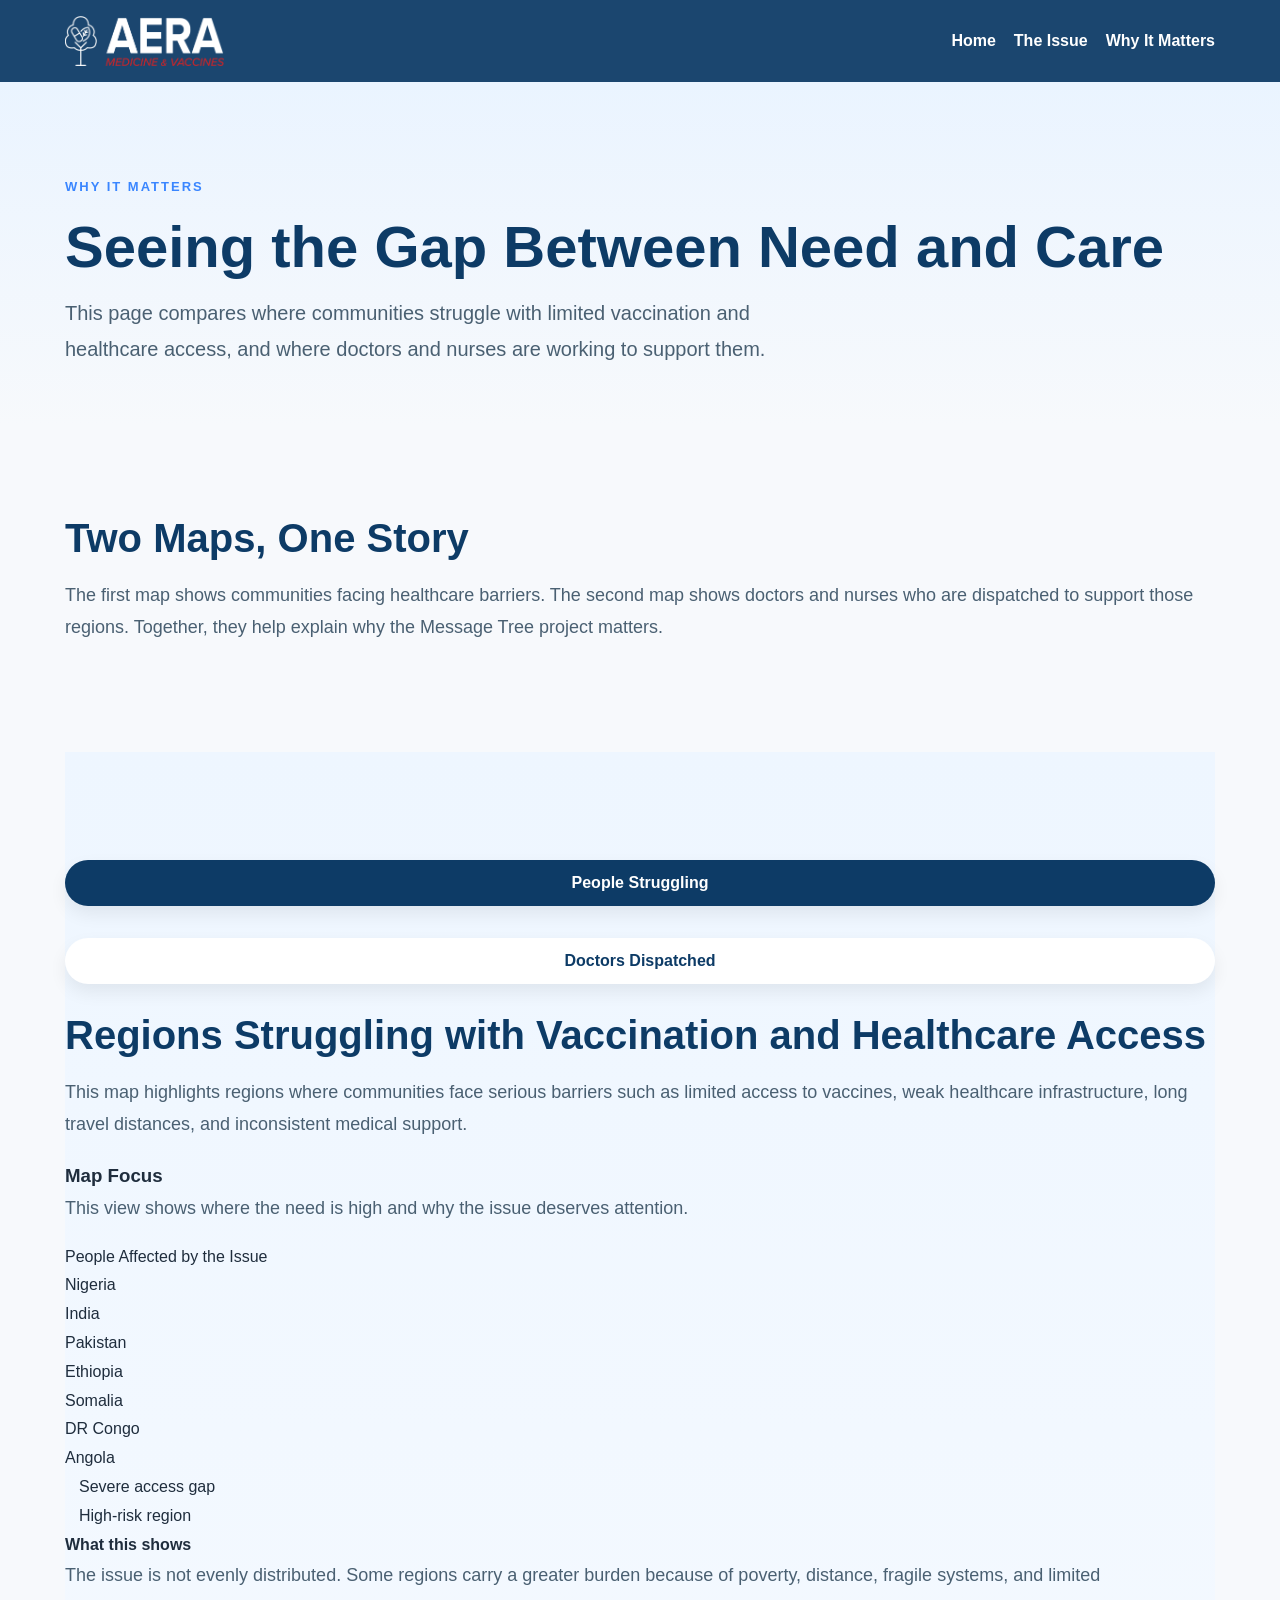
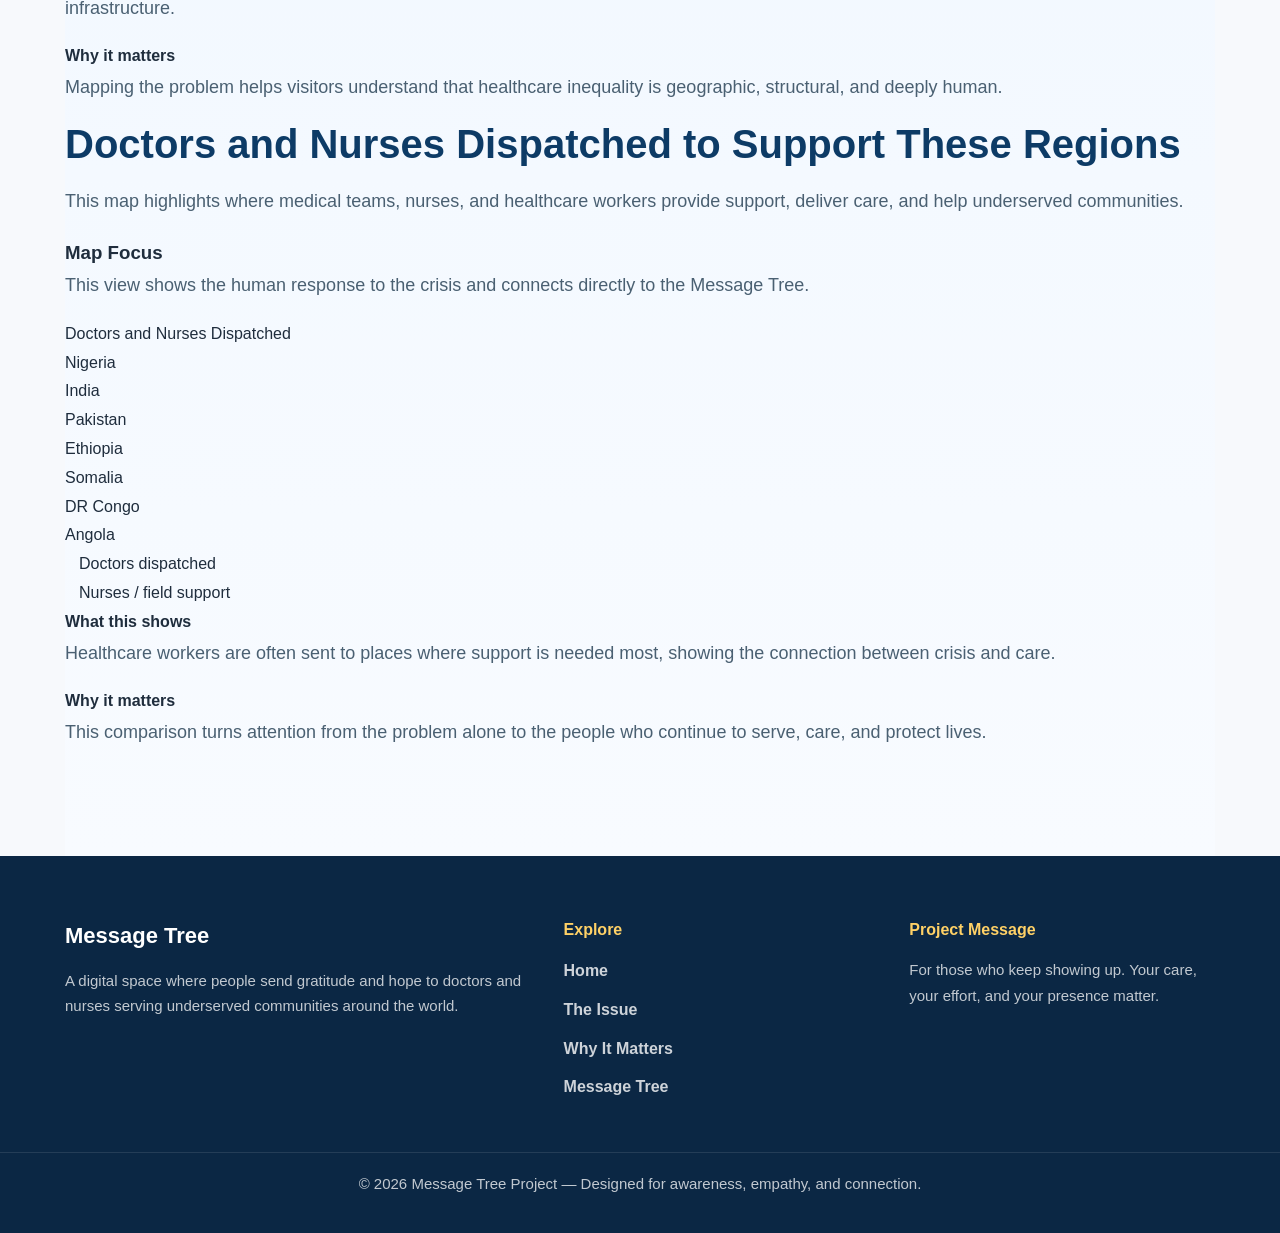
==== comparison-map1.html @ e879501f "Add files via upload" ====
<!DOCTYPE html>
<html lang="en">
<head>
  <meta charset="UTF-8" />
  <meta name="viewport" content="width=device-width, initial-scale=1.0" />
  <title>Message Tree | Why It Matters</title>
  <link rel="stylesheet" href="style.css" />
</head>
<body>

  <nav class="navbar">
    <div class="container nav-inner">
      <div class="logo">
        <img src="logo2.png" alt="logo" height="50" align="right">
      </div>

      <div class="nav-links">
        <a href="index.html">Home</a>
        <a href="issue.html">The Issue</a>
        <a href="why.html">Why It Matters</a>
      </div>
    </div>
  </nav>

  <header class="page-header why-hero">
    <div class="container">
      <div class="eyebrow">Why it matters</div>
      <h1>Seeing the Gap Between Need and Care</h1>
      <p class="page-subtitle">
        This page compares where communities struggle with limited vaccination and healthcare access,
        and where doctors and nurses are working to support them.
      </p>
    </div>
  </header>

  <main class="comparison-page">
    <div class="container">

      <section class="comparison-intro">
        <h2>Two Maps, One Story</h2>
        <p>
          The first map shows communities facing healthcare barriers. The second map shows
          doctors and nurses who are dispatched to support those regions. Together, they help
          explain why the Message Tree project matters.
        </p>
      </section>

      <section class="map-tabs-section">
        <div class="tabs">
          <button class="tab-button active" data-tab="tab1">People Struggling</button>
          <button class="tab-button" data-tab="tab2">Doctors Dispatched</button>
        </div>

        <div class="tab-panel active" id="tab1">
          <div class="panel-card">
            <div class="panel-head">
              <div>
                <h2>Regions Struggling with Vaccination and Healthcare Access</h2>
                <p>
                  This map highlights regions where communities face serious barriers such as limited access
                  to vaccines, weak healthcare infrastructure, long travel distances, and inconsistent medical support.
                </p>
              </div>

              <div class="summary-box">
                <h3>Map Focus</h3>
                <p>This view shows where the need is high and why the issue deserves attention.</p>
              </div>
            </div>

            <div class="visible-map-box">
              <div class="map-title-chip">People Affected by the Issue</div>

              <div class="marker severe nigeria"><span>Nigeria</span></div>
              <div class="marker severe india"><span>India</span></div>
              <div class="marker high pakistan"><span>Pakistan</span></div>
              <div class="marker high ethiopia"><span>Ethiopia</span></div>
              <div class="marker severe somalia"><span>Somalia</span></div>
              <div class="marker severe drc"><span>DR Congo</span></div>
              <div class="marker high angola"><span>Angola</span></div>

              <div class="map-legend">
                <div><span class="legend-dot severe-dot"></span>Severe access gap</div>
                <div><span class="legend-dot high-dot"></span>High-risk region</div>
              </div>
            </div>

            <div class="compare-footer">
              <div class="mini-card">
                <h4>What this shows</h4>
                <p>
                  The issue is not evenly distributed. Some regions carry a greater burden because of poverty,
                  distance, fragile systems, and limited infrastructure.
                </p>
              </div>

              <div class="mini-card">
                <h4>Why it matters</h4>
                <p>
                  Mapping the problem helps visitors understand that healthcare inequality is geographic,
                  structural, and deeply human.
                </p>
              </div>
            </div>
          </div>
        </div>

        <div class="tab-panel" id="tab2">
          <div class="panel-card">
            <div class="panel-head">
              <div>
                <h2>Doctors and Nurses Dispatched to Support These Regions</h2>
                <p>
                  This map highlights where medical teams, nurses, and healthcare workers provide support,
                  deliver care, and help underserved communities.
                </p>
              </div>

              <div class="summary-box">
                <h3>Map Focus</h3>
                <p>This view shows the human response to the crisis and connects directly to the Message Tree.</p>
              </div>
            </div>

            <div class="visible-map-box">
              <div class="map-title-chip">Doctors and Nurses Dispatched</div>

              <div class="marker doctor nigeria"><span>Nigeria</span></div>
              <div class="marker doctor india"><span>India</span></div>
              <div class="marker nurse pakistan"><span>Pakistan</span></div>
              <div class="marker nurse ethiopia"><span>Ethiopia</span></div>
              <div class="marker doctor somalia"><span>Somalia</span></div>
              <div class="marker doctor drc"><span>DR Congo</span></div>
              <div class="marker nurse angola"><span>Angola</span></div>

              <div class="map-legend">
                <div><span class="legend-dot doctor-dot"></span>Doctors dispatched</div>
                <div><span class="legend-dot nurse-dot"></span>Nurses / field support</div>
              </div>
            </div>

            <div class="compare-footer">
              <div class="mini-card">
                <h4>What this shows</h4>
                <p>
                  Healthcare workers are often sent to places where support is needed most,
                  showing the connection between crisis and care.
                </p>
              </div>

              <div class="mini-card">
                <h4>Why it matters</h4>
                <p>
                  This comparison turns attention from the problem alone to the people who continue
                  to serve, care, and protect lives.
                </p>
              </div>
            </div>
          </div>
        </div>
      </section>

    </div>
  </main>

  <footer class="footer">
    <div class="container footer-grid">
      <div class="footer-about">
        <h3>Message Tree</h3>
        <p>A digital space where people send gratitude and hope to doctors and nurses serving underserved communities around the world.</p>
      </div>

      <div class="footer-links">
        <h4>Explore</h4>
        <ul>
          <li><a href="index.html">Home</a></li>
          <li><a href="issue.html">The Issue</a></li>
          <li><a href="why.html">Why It Matters</a></li>
          <li><a href="#">Message Tree</a></li>
        </ul>
      </div>

      <div class="footer-message">
        <h4>Project Message</h4>
        <p>For those who keep showing up. Your care, your effort, and your presence matter.</p>
      </div>
    </div>

    <div class="footer-bottom">
      <p>© 2026 Message Tree Project — Designed for awareness, empathy, and connection.</p>
    </div>
  </footer>

  <script>
    const buttons = document.querySelectorAll(".tab-button");
    const panels = document.querySelectorAll(".tab-panel");

    buttons.forEach(button => {
      button.addEventListener("click", () => {
        const target = button.dataset.tab;
        buttons.forEach(btn => btn.classList.remove("active"));
        panels.forEach(panel => panel.classList.remove("active"));
        button.classList.add("active");
        document.getElementById(target).classList.add("active");
      });
    });
  </script>

</body>
</html>
---- style.css ----
* {
  box-sizing: border-box;
  margin: 0;
  padding: 0;
}

html {
  scroll-behavior: smooth;
}

body {
  font-family: Arial, sans-serif;
  background: #f7f9fc;
  color: #1f2d3d;
  line-height: 1.8;
}

a {
  color: white;
  text-decoration: none;
  font-weight: 600;
  transition: 0.3s ease;

}

.container {
  width: min(1150px, 92%);
  margin: 0 auto;
}

.narrow {
  width: min(860px, 92%);
  margin: 0 auto;
}

.center-text {
  text-align: center;
}

/* NAV */
.navbar {
  position: sticky;
  top: 0;
  z-index: 1000;
  background: rgba(13, 59, 102, 0.94);
  backdrop-filter: blur(8px);
  padding: 16px 0;
}

.nav-inner {
  display: flex;
  justify-content: space-between;
  align-items: center;
  gap: 20px;
}

.logo {
  color: white;
  height: 50px;
  width: auto;
  font-size: 22px;
  font-weight: bold;
}

.nav-links {
  display: flex;
  align-items: center;
  gap: 18px;
}

.nav-links a {
  color: white;
  text-decoration: none;
  font-weight: 600;
  transition: 0.3s ease;
}

/* normal menu hover */
.nav-links a:hover {
  opacity: 0.8;
}

/* POPPED OUT MENU */
.menubold {
  background: linear-gradient(135deg, #f4a261, #e76f51);
  padding: 12px 22px;
  border-radius: 999px;
  color: white !important;
  font-weight: bold;
  letter-spacing: 1px;
  box-shadow: 0 12px 24px rgba(231,111,81,0.35);
  transform: translateY(-2px);
  transition: 0.3s ease;
}

/* hover effect */
.menubold:hover {
  transform: translateY(-5px) scale(1.04);
  box-shadow: 0 18px 34px rgba(231,111,81,0.45);
}

/* HERO */
.hero {
  position: relative;
  min-height: 100vh;
  background:
    linear-gradient(to bottom, rgba(13,59,102,0.58), rgba(13,59,102,0.84)),
    url("https://images.unsplash.com/photo-1501004318641-b39e6451bec6?auto=format&fit=crop&w=1600&q=80")
    center/cover no-repeat;
  display: flex;
  align-items: center;
  text-align: center;
  color: white;
}

.hero-overlay {
  position: absolute;
  inset: 0;
}

.hero-content {
  position: relative;
  z-index: 2;
  max-width: 820px;
  margin: 0 auto;
  padding: 40px 0;
}

.hero-tag,
.eyebrow {
  display: inline-block;
  margin-bottom: 18px;
  font-size: 13px;
  font-weight: bold;
  letter-spacing: 2px;
  text-transform: uppercase;
  color: #3a86ff;
}

.hero-tag {
  color: white;
  padding: 10px 18px;
  border-radius: 999px;
  background: rgba(255,255,255,0.14);
  border: 1px solid rgba(255,255,255,0.22);
}

.hero h1 {
  font-size: 72px;
  line-height: 1.02;
  margin-bottom: 22px;
}

.hero p {
  font-size: 22px;
  max-width: 760px;
  margin: 0 auto 28px;
  color: rgba(255,255,255,0.92);
}

.hero-buttons {
  display: flex;
  justify-content: center;
  flex-wrap: wrap;
  gap: 14px;
}

.hero-note {
  margin-top: 20px;
  font-size: 14px;
  color: rgba(255,255,255,0.8);
}

/* BUTTONS */
.btn {
  display: inline-block;
  padding: 15px 28px;
  border-radius: 999px;
  font-weight: bold;
  transition: 0.3s ease;
}

.btn-primary {
  background: #f4a261;
  color: white;
  box-shadow: 0 10px 24px rgba(244,162,97,0.28);
}

.btn-primary:hover {
  background: #e76f51;
  transform: translateY(-2px);
}

.btn-secondary {
  background: rgba(255,255,255,0.14);
  color: white;
  border: 1px solid rgba(255,255,255,0.22);
}

.btn-secondary:hover {
  background: rgba(255,255,255,0.2);
}

/* PAGE HEADER */
.page-header {
  padding: 90px 0 40px;
  background: linear-gradient(to bottom, #eaf4ff, #f7f9fc);
}

.page-header h1 {
  font-size: 58px;
  line-height: 1.08;
  color: #0d3b66;
  margin-bottom: 16px;
}

.page-subtitle {
  font-size: 20px;
  color: #4a6072;
  max-width: 780px;
}

/* SECTIONS */
section {
  padding: 90px 0;
}

h2 {
  font-size: 40px;
  color: #0d3b66;
  margin-bottom: 18px;
  line-height: 1.15;
}

p {
  font-size: 18px;
  color: #4a6072;
  margin-bottom: 18px;
}

.section-text {
  max-width: 1150px;
  margin-bottom: 28px;
  text-align: center;
}

.alt-bg {
  background: #eef6ff;
}

/* LAYOUTS */
.two-column {
  display: grid;
  grid-template-columns: 1.1fr 0.9fr;
  gap: 32px;
  align-items: start;
}

.issue-grid {
  align-items: center;
}

/* CARDS */
.info-card {
  background: white;
  border-radius: 24px;
  padding: 28px;
  box-shadow: 0 12px 28px rgba(0,0,0,0.07);
}

.info-card h3 {
  color: #0d3b66;
  font-size: 24px;
  margin-bottom: 12px;
}

.info-card ul {
  padding-left: 18px;
}

.info-card li {
  color: #4a6072;
  margin-bottom: 10px;
  font-size: 17px;
}

/* PREVIEW */
.preview-section {
  background: linear-gradient(to bottom, #eef6ff, #f8fbff);
  text-align: center;
}

.closing-section {
  background: linear-gradient(to bottom, #f8fbff, #eaf4ff);
}


/* MESSAGE HERO */

.message-hero {
  padding: 130px 20px 90px;
  text-align: center;
  background:
    linear-gradient(
      to bottom,
      rgba(13,59,102,0.65),
      rgba(238,246,255,0.96)
    ),
    url("https://images.unsplash.com/photo-1505751172876-fa1923c5c528?auto=format&fit=crop&w=1600&q=80")
    center/cover no-repeat;
}

.message-hero-content {
  max-width: 820px;
  margin: 0 auto;
}

.message-hero h1 {
  font-size: 72px;
  color: white;
  margin-bottom: 18px;
}

.message-hero p {
  font-size: 22px;
  color: rgba(255,255,255,0.92);
}

/* TREE LAYOUT */

.message-tree-layout {
  width: min(1200px, 92%);
  margin: 0 auto;
  padding: 80px 0;
  display: grid;
  grid-template-columns: 1.2fr 0.8fr;
  gap: 40px;
  align-items: center;
}

.tree-visual-area {
  position: relative;
  min-height: 700px;
  background: radial-gradient(circle at center, #ffffff, #eaf7ef);
  border-radius: 34px;
  overflow: hidden;
  box-shadow: 0 24px 60px rgba(0,0,0,0.1);
  display: flex;
  align-items: center;
  justify-content: center;
}

.message-tree-image {
  max-width: 76%;
  max-height: 580px;
  object-fit: contain;
  z-index: 2;
  animation: treeBreath 5s ease-in-out infinite;
}

.message-leaves-layer {
  position: absolute;
  inset: 0;
  z-index: 3;
}

.message-leaf {
  position: absolute;
  max-width: 160px;
  padding: 12px 16px;
  background: linear-gradient(135deg, #43aa8b, #2d8a57);
  color: white;
  border-radius: 50px 50px 50px 12px;
  font-size: 14px;
  line-height: 1.5;
  box-shadow: 0 12px 24px rgba(0,0,0,0.15);
  animation: leafFloat 4s ease-in-out infinite;
  transition: 0.3s ease;
}

.message-leaf:hover {
  transform: scale(1.1);
  background: linear-gradient(135deg, #f4a261, #e76f51);
  z-index: 10;
}

.message-leaf span {
  display: block;
}

/* LEAF POSITIONS */

.leaf-1 { top: 18%; left: 24%; }
.leaf-2 { top: 22%; right: 18%; }
.leaf-3 { top: 38%; left: 16%; }
.leaf-4 { top: 40%; right: 18%; }
.leaf-5 { top: 56%; left: 28%; }
.leaf-6 { top: 58%; right: 28%; }
.leaf-7 { top: 28%; left: 44%; }
.leaf-8 { top: 46%; left: 44%; }
.leaf-9 { top: 64%; left: 44%; }
.leaf-10 { top: 30%; right: 36%; }

/* MESSAGE PANEL */

.message-form-panel {
  background: white;
  padding: 40px;
  border-radius: 32px;
  box-shadow: 0 20px 50px rgba(0,0,0,0.1);
}

.message-form-panel h2 {
  font-size: 42px;
  color: #0d3b66;
  margin-bottom: 14px;
}

.message-form-panel p {
  color: #4a6072;
  line-height: 1.8;
  margin-bottom: 24px;
}

textarea {
  width: 100%;
  height: 150px;
  border: 1px solid #d7e3ef;
  border-radius: 20px;
  padding: 18px;
  font-size: 16px;
  resize: none;
  font-family: Arial, sans-serif;
}

textarea:focus {
  outline: none;
  border-color: #43aa8b;
  box-shadow: 0 0 0 4px rgba(67,170,139,0.14);
}

button {
  width: 100%;
  margin-top: 18px;
  border: none;
  padding: 16px;
  border-radius: 999px;
  background: linear-gradient(135deg, #f4a261, #e76f51);
  color: white;
  font-size: 16px;
  font-weight: bold;
  cursor: pointer;
}

button:hover {
  transform: translateY(-3px);
}

/* COUNTER */

.leaf-counter {
  margin-top: 22px;
  padding: 14px;
  border-radius: 14px;
  background: #eef6ff;
  color: #0d3b66;
  font-weight: bold;
  text-align: center;
}

/* ANIMATIONS */

@keyframes leafFloat {
  0% { transform: translateY(0); }
  50% { transform: translateY(-10px); }
  100% { transform: translateY(0); }
}

@keyframes treeBreath {
  0% { transform: scale(1); }
  50% { transform: scale(1.025); }
  100% { transform: scale(1); }
}

/* RESPONSIVE */

@media (max-width: 900px) {
  .message-tree-layout {
    grid-template-columns: 1fr;
  }

  .message-hero h1 {
    font-size: 52px;
  }

  .tree-visual-area {
    min-height: 520px;
  }

  .message-tree-image {
    max-width: 90%;
  }

  .message-leaf {
    max-width: 120px;
    font-size: 12px;
  }
}


/* RESPONSIVE */
@media (max-width: 900px) {
  .two-column {
    grid-template-columns: 1fr;
  }

  .hero h1,
  .page-header h1 {
    font-size: 42px;
  }

  .hero p,
  .page-subtitle,
  p {
    font-size: 17px;
  }

  h2 {
    font-size: 32px;
  }

  .nav-inner {
    flex-direction: column;
    align-items: flex-start;
  }
}

.footer {
  background: #0b2744;
  color: rgba(255,255,255,0.85);
  padding-top: 60px;
}

.footer-grid {
  display: grid;
  grid-template-columns: 1.5fr 1fr 1fr;
  gap: 40px;
  padding-bottom: 40px;
}

.footer h3 {
  font-size: 22px;
  margin-bottom: 12px;
  color: white;
}

.footer h4 {
  font-size: 16px;
  margin-bottom: 12px;
  color: #ffd166;
}

.footer p {
  font-size: 15px;
  line-height: 1.7;
  color: rgba(255,255,255,0.75);
}

.footer-links ul {
  list-style: none;
}

.footer-links li {
  margin-bottom: 10px;
}

.footer-links a {
  color: rgba(255,255,255,0.8);
  text-decoration: none;
  transition: 0.3s;
}

.footer-links a:hover {
  color: #ffd166;
}

.footer-bottom {
  border-top: 1px solid rgba(255,255,255,0.1);
  text-align: center;
  padding: 18px 0;
  font-size: 13px;
  color: rgba(255,255,255,0.6);
}

/* WHY PAGE */
.why-header {
  background: linear-gradient(to bottom, #eaf4ff, #f7f9fc);
}

.map-tabs-section {
  background: linear-gradient(to bottom, #eef6ff, #f8fbff);
  padding: 90px 0;
}

.tabs {
  display: flex;
  gap: 14px;
  flex-wrap: wrap;
  margin-bottom: 28px;
}

.tab-button {
  border: none;
  padding: 14px 24px;
  border-radius: 999px;
  background: white;
  color: #0d3b66;
  font-weight: bold;
  cursor: pointer;
  box-shadow: 0 8px 18px rgba(0,0,0,0.07);
  transition: 0.3s;
}

.tab-button:hover {
  transform: translateY(-2px);
}

.tab-button.active {
  background: #0d3b66;
  color: white;
}

.tab-content {
  display: none;
}

.tab-content.active {
  display: block;
}

.map-layout {
  display: grid;
  grid-template-columns: 1.3fr 0.7fr;
  gap: 28px;
  align-items: stretch;
}

.map-card {
  position: relative;
  background: white;
  border-radius: 28px;
  padding: 24px;
  box-shadow: 0 14px 34px rgba(0,0,0,0.08);
}

.map-label {
  position: absolute;
  top: 42px;
  left: 42px;
  z-index: 5;
  background: rgba(255,255,255,0.94);
  color: #0d3b66;
  font-size: 13px;
  font-weight: bold;
  padding: 10px 14px;
  border-radius: 999px;
  box-shadow: 0 8px 18px rgba(0,0,0,0.08);
}

.world-map {
  position: relative;
  height: 540px;
  border-radius: 22px;
  background:
    url("https://upload.wikimedia.org/wikipedia/commons/8/80/World_map_-_low_resolution.svg")
    center/92% no-repeat,
    linear-gradient(to bottom, #ffffff, #f8fbff);
  overflow: hidden;
  border: 1px solid #e8f0f8;
}

.map-marker {
  position: absolute;
  width: 18px;
  height: 18px;
  border-radius: 50%;
  border: 3px solid white;
  box-shadow: 0 0 0 12px rgba(0,0,0,0.06);
}

.map-marker.red {
  background: #e76f51;
}

.map-marker.orange {
  background: #f4a261;
}

.map-marker.blue {
  background: #3a86ff;
}

.map-marker.green {
  background: #43aa8b;
}

.nigeria { top: 50%; left: 46%; }
.india { top: 46%; left: 67%; }
.pakistan { top: 43%; left: 63%; }
.ethiopia { top: 53%; left: 54%; }
.somalia { top: 55%; left: 57%; }
.drc { top: 58%; left: 49%; }
.angola { top: 63%; left: 47%; }

.map-info-panel {
  background: white;
  border-radius: 28px;
  padding: 30px;
  box-shadow: 0 14px 34px rgba(0,0,0,0.08);
}

.map-info-panel h3 {
  color: #0d3b66;
  font-size: 28px;
  margin-bottom: 14px;
}

.map-info-panel h4 {
  color: #0d3b66;
  font-size: 20px;
  margin: 24px 0 10px;
}

.map-info-panel p {
  font-size: 16px;
  color: #4a6072;
  margin-bottom: 12px;
}

.legend-box {
  background: #f7fbff;
  border: 1px solid #e3edf8;
  border-radius: 18px;
  padding: 16px;
  display: grid;
  gap: 10px;
  margin-top: 18px;
}

.legend-box div {
  display: flex;
  align-items: center;
  gap: 10px;
  color: #4a6072;
  font-size: 14px;
  font-weight: bold;
}

.legend-dot {
  width: 14px;
  height: 14px;
  border-radius: 50%;
  display: inline-block;
}

.legend-dot.red {
  background: #e76f51;
}

.legend-dot.orange {
  background: #f4a261;
}

.legend-dot.blue {
  background: #3a86ff;
}

.legend-dot.green {
  background: #43aa8b;
}



@media (max-width: 900px) {
  .map-layout,
  .footer-grid {
    grid-template-columns: 1fr;
  }

  .world-map {
    height: 360px;
    background-size: 96%;
  }

  .map-label {
    top: 36px;
    left: 36px;
  }

  .map-marker {
    width: 14px;
    height: 14px;
    border-width: 2px;
  }

  .logo-img {
  height: 50px;
  display: block;
}

.comparison-page {
  padding: 70px 0 100px;
  background: #f7f9fc;
}

.why-hero {
  background: linear-gradient(to bottom, #eaf4ff, #f7f9fc);
}

.comparison-intro {
  max-width: 850px;
  margin-bottom: 45px;
}

.comparison-intro h2 {
  font-size: 42px;
  color: #0d3b66;
  margin-bottom: 14px;
}

.comparison-intro p {
  font-size: 18px;
  color: #4a6072;
}

.tabs {
  display: flex;
  flex-wrap: wrap;
  gap: 12px;
  margin-bottom: 28px;
}

.tab-button {
  border: none;
  padding: 14px 22px;
  border-radius: 999px;
  background: white;
  color: #0d3b66;
  font-weight: bold;
  cursor: pointer;
  box-shadow: 0 8px 18px rgba(0,0,0,0.07);
  transition: 0.25s ease;
}

.tab-button:hover {
  transform: translateY(-2px);
}

.tab-button.active {
  background: #0d3b66;
  color: white;
}

.tab-panel {
  display: none;
}

.tab-panel.active {
  display: block;
}

.panel-card {
  background: white;
  border-radius: 28px;
  box-shadow: 0 14px 34px rgba(0,0,0,0.08);
  padding: 28px;
}

.panel-head {
  display: grid;
  grid-template-columns: 1fr 280px;
  gap: 24px;
  margin-bottom: 24px;
  align-items: start;
}

.panel-head h2 {
  font-size: 34px;
  color: #0d3b66;
  margin-bottom: 10px;
}

.panel-head p {
  font-size: 17px;
  color: #4a6072;
}

.summary-box {
  background: #f7fbff;
  border: 1px solid #e3edf8;
  border-radius: 20px;
  padding: 18px;
}

.summary-box h3 {
  font-size: 16px;
  color: #0d3b66;
  margin-bottom: 8px;
}

.summary-box p {
  font-size: 15px;
  color: #4a6072;
  margin: 0;
}

/* COMPARISON PAGE */
.comparison-page {
  padding: 70px 0 100px;
  background: #f7f9fc;
}

.comparison-intro {
  max-width: 850px;
  margin-bottom: 45px;
}

.comparison-intro h2 {
  font-size: 42px;
  color: #0d3b66;
  margin-bottom: 14px;
}

.comparison-intro p {
  font-size: 18px;
  color: #4a6072;
}

.map-tabs-section {
  padding: 70px 0 100px;
  background: linear-gradient(to bottom, #eef6ff, #f8fbff);
}

.tabs {
  display: flex;
  flex-wrap: wrap;
  gap: 12px;
  margin-bottom: 28px;
}

.tab-button {
  border: none;
  padding: 14px 22px;
  border-radius: 999px;
  background: white;
  color: #0d3b66;
  font-weight: bold;
  cursor: pointer;
  box-shadow: 0 8px 18px rgba(0,0,0,0.07);
  transition: 0.25s ease;
}

.tab-button:hover {
  transform: translateY(-2px);
}

.tab-button.active {
  background: #0d3b66;
  color: white;
}

.tab-panel {
  display: none;
}

.tab-panel.active {
  display: block;
}

.panel-card {
  background: white;
  border-radius: 28px;
  box-shadow: 0 14px 34px rgba(0,0,0,0.08);
  padding: 28px;
}

.panel-head {
  display: grid;
  grid-template-columns: 1fr 280px;
  gap: 24px;
  margin-bottom: 24px;
  align-items: start;
}

.panel-head h2 {
  font-size: 34px;
  color: #0d3b66;
  margin-bottom: 10px;
}

.panel-head p {
  font-size: 17px;
  color: #4a6072;
}

.summary-box {
  background: #f7fbff;
  border: 1px solid #e3edf8;
  border-radius: 20px;
  padding: 18px;
}

.summary-box h3 {
  color: #0d3b66;
  font-size: 16px;
  margin-bottom: 8px;
}

.summary-box p {
  font-size: 15px;
  color: #4a6072;
  margin: 0;
}

.visible-map-box {
  position: relative;
  width: 100%;
  min-height: 610px;
  border-radius: 26px;
  overflow: hidden;
  background-color: #ffffff;
  background-image:
    linear-gradient(to bottom, rgba(255,255,255,0.35), rgba(248,251,255,0.85)),
    url("https://upload.wikimedia.org/wikipedia/commons/8/80/World_map_-_low_resolution.svg");
  background-size: 92%;
  background-repeat: no-repeat;
  background-position: center;
  border: 1px solid #e8f0f8;
  box-shadow: inset 0 0 0 1px rgba(255,255,255,0.6);
}

.map-title-chip {
  position: absolute;
  top: 22px;
  left: 22px;
  z-index: 10;
  background: rgba(255,255,255,0.96);
  color: #0d3b66;
  font-size: 13px;
  font-weight: bold;
  padding: 10px 15px;
  border-radius: 999px;
  box-shadow: 0 8px 18px rgba(0,0,0,0.08);
}

.marker {
  position: absolute;
  width: 22px;
  height: 22px;
  border-radius: 50%;
  border: 4px solid white;
  z-index: 8;
  transform: translate(-50%, -50%);
  box-shadow: 0 10px 22px rgba(0,0,0,0.16);
  cursor: pointer;
}

.marker::after {
  content: "";
  position: absolute;
  inset: -10px;
  border-radius: 50%;
  opacity: 0.28;
  animation: pulse 2s infinite;
}

.marker span {
  position: absolute;
  left: 50%;
  top: -40px;
  transform: translateX(-50%);
  background: rgba(13,59,102,0.94);
  color: white;
  padding: 7px 11px;
  border-radius: 999px;
  font-size: 11px;
  font-weight: bold;
  white-space: nowrap;
  opacity: 0;
  transition: 0.25s ease;
}

.marker:hover span {
  opacity: 1;
}

.marker.severe { background: #e76f51; }
.marker.severe::after { background: #e76f51; }

.marker.high { background: #f4a261; }
.marker.high::after { background: #f4a261; }

.marker.doctor { background: #3a86ff; }
.marker.doctor::after { background: #3a86ff; }

.marker.nurse { background: #43aa8b; }
.marker.nurse::after { background: #43aa8b; }

.nigeria { top: 50%; left: 46%; }
.india { top: 46%; left: 67%; }
.pakistan { top: 43%; left: 63%; }
.ethiopia { top: 53%; left: 54%; }
.somalia { top: 55%; left: 57%; }
.drc { top: 58%; left: 49%; }
.angola { top: 63%; left: 47%; }

.map-legend {
  position: absolute;
  left: 22px;
  bottom: 22px;
  z-index: 10;
  display: grid;
  gap: 10px;
  background: rgba(255,255,255,0.96);
  border-radius: 18px;
  padding: 14px 16px;
  box-shadow: 0 8px 18px rgba(0,0,0,0.08);
}

.map-legend div {
  display: flex;
  align-items: center;
  gap: 10px;
  color: #4a6072;
  font-size: 14px;
  font-weight: bold;
}

.legend-dot {
  width: 14px;
  height: 14px;
  border-radius: 50%;
  display: inline-block;
}

.severe-dot { background: #e76f51; }
.high-dot { background: #f4a261; }
.doctor-dot { background: #3a86ff; }
.nurse-dot { background: #43aa8b; }

.compare-footer {
  margin-top: 22px;
  display: grid;
  grid-template-columns: 1fr 1fr;
  gap: 18px;
}

.mini-card {
  background: #f8fbff;
  border: 1px solid #e8f0f8;
  border-radius: 18px;
  padding: 18px;
}

.mini-card h4 {
  color: #0d3b66;
  font-size: 16px;
  margin-bottom: 8px;
}

.mini-card p {
  color: #4a6072;
  font-size: 15px;
  margin: 0;
}

@keyframes pulse {
  0% {
    transform: scale(0.7);
    opacity: 0.35;
  }
  70% {
    transform: scale(1.7);
    opacity: 0;
  }
  100% {
    transform: scale(0.7);
    opacity: 0;
  }
}

/* MESSAGE TREE HERO */

.message-hero {
  padding: 130px 20px 90px;
  text-align: center;
  background:
    linear-gradient(
      to bottom,
      rgba(13,59,102,0.65),
      rgba(238,246,255,0.96)
    ),
    url("https://images.unsplash.com/photo-1505751172876-fa1923c5c528?auto=format&fit=crop&w=1600&q=80")
    center/cover no-repeat;
}

.message-hero-content {
  max-width: 820px;
  margin: 0 auto;
}

.message-hero h1 {
  font-size: 72px;
  color: white;
  margin-bottom: 18px;
}

.message-hero p {
  font-size: 22px;
  line-height: 1.7;
  color: rgba(255,255,255,0.92);
}

/* MESSAGE TREE MAIN LAYOUT */

.message-tree-layout {
  width: min(1200px, 92%);
  margin: 0 auto;
  padding: 80px 0;
  display: grid;
  grid-template-columns: 1.2fr 0.8fr;
  gap: 40px;
  align-items: center;
}

/* TREE VISUAL AREA */

.tree-visual-area {
  position: relative;
  min-height: 700px;
  background: radial-gradient(circle at center, #ffffff, #eaf7ef);
  border-radius: 34px;
  overflow: hidden;
  box-shadow: 0 24px 60px rgba(0,0,0,0.1);

  display: flex;
  align-items: center;
  justify-content: center;
}

.tree-visual-area::before,
.tree-visual-area::after {
  content: "";
  position: absolute;
  border-radius: 50%;
  background: rgba(67,170,139,0.12);
  z-index: 0;
}

.tree-visual-area::before {
  width: 360px;
  height: 360px;
  top: 60px;
  left: 60px;
}

.tree-visual-area::after {
  width: 260px;
  height: 260px;
  bottom: 70px;
  right: 80px;
}

.message-tree-image {
  max-width: 76%;
  max-height: 580px;
  object-fit: contain;
  position: relative;
  z-index: 2;
  animation: treeBreath 5s ease-in-out infinite;
}

/* LEAVES */

.message-leaves-layer {
  position: absolute;
  inset: 0;
  z-index: 3;
}

.message-leaf {
  position: absolute;
  max-width: 160px;
  padding: 12px 16px;
  background: linear-gradient(135deg, #43aa8b, #2d8a57);
  color: white;
  border-radius: 50px 50px 50px 12px;
  font-size: 14px;
  line-height: 1.5;
  box-shadow: 0 12px 24px rgba(0,0,0,0.15);
  animation: leafFloat 4s ease-in-out infinite;
  transition: 0.3s ease;
  cursor: pointer;
}

.message-leaf:hover {
  transform: scale(1.1);
  background: linear-gradient(135deg, #f4a261, #e76f51);
  z-index: 10;
}

.message-leaf span {
  display: block;
}

/* LEAF POSITIONS */

.leaf-1 { top: 18%; left: 24%; animation-delay: 0s; }
.leaf-2 { top: 22%; right: 18%; animation-delay: 0.5s; }
.leaf-3 { top: 38%; left: 16%; animation-delay: 1s; }
.leaf-4 { top: 40%; right: 18%; animation-delay: 1.5s; }
.leaf-5 { top: 56%; left: 28%; animation-delay: 2s; }
.leaf-6 { top: 58%; right: 28%; animation-delay: 2.5s; }
.leaf-7 { top: 28%; left: 44%; animation-delay: 3s; }
.leaf-8 { top: 46%; left: 44%; animation-delay: 3.5s; }

/* MESSAGE FORM PANEL */

.message-form-panel {
  background: white;
  padding: 40px;
  border-radius: 32px;
  box-shadow: 0 20px 50px rgba(0,0,0,0.1);
  transition: 0.3s ease;
}

.message-form-panel:hover {
  transform: translateY(-4px);
}

.message-form-panel h2 {
  font-size: 42px;
  color: #0d3b66;
  margin-bottom: 14px;
}

.message-form-panel p {
  color: #4a6072;
  line-height: 1.8;
  margin-bottom: 24px;
}

textarea {
  width: 100%;
  height: 150px;
  border: 1px solid #d7e3ef;
  border-radius: 20px;
  padding: 18px;
  font-size: 16px;
  resize: none;
  font-family: Arial, sans-serif;
}

textarea:focus {
  outline: none;
  border-color: #43aa8b;
  box-shadow: 0 0 0 4px rgba(67,170,139,0.14);
}

button {
  width: 100%;
  margin-top: 18px;
  border: none;
  padding: 16px;
  border-radius: 999px;
  background: linear-gradient(135deg, #f4a261, #e76f51);
  color: white;
  font-size: 16px;
  font-weight: bold;
  cursor: pointer;
  transition: 0.3s ease;
}

button:hover {
  transform: translateY(-3px);
  box-shadow: 0 14px 28px rgba(231,111,81,0.28);
}

/* COUNTER */

.leaf-counter {
  margin-top: 22px;
  padding: 14px;
  border-radius: 14px;
  background: #eef6ff;
  color: #0d3b66;
  font-weight: bold;
  text-align: center;
}

/* QUOTE SECTION */

.gratitude-quote-section {
  padding: 40px 0 90px;
}

.featured-quote-card {
  position: relative;
  padding: 40px 48px;
  background: linear-gradient(135deg, #ffffff, #eef6ff);
  border-left: 6px solid #f4a261;
  border-radius: 28px;
  box-shadow: 0 18px 40px rgba(0,0,0,0.08);
}

.featured-quote-card p {
  font-size: 30px;
  line-height: 1.5;
  font-weight: bold;
  color: #0d3b66;
}

.quote-mark {
  position: absolute;
  top: -20px;
  left: 18px;
  font-size: 100px;
  color: rgba(244,162,97,0.18);
}

/* ANIMATION */

@keyframes leafFloat {
  0% {
    transform: translateY(0px);
  }

  50% {
    transform: translateY(-10px);
  }

  100% {
    transform: translateY(0px);
  }
}

@keyframes treeBreath {
  0% {
    transform: scale(1);
  }

  50% {
    transform: scale(1.025);
  }

  100% {
    transform: scale(1);
  }
}

/* RESPONSIVE */

@media (max-width: 900px) {
  .message-tree-layout {
    grid-template-columns: 1fr;
  }

  .message-hero h1 {
    font-size: 52px;
  }

  .message-form-panel h2 {
    font-size: 34px;
  }

  .featured-quote-card p {
    font-size: 24px;
  }

  .tree-visual-area {
    min-height: 520px;
  }

  .message-tree-image {
    max-width: 90%;
  }

  .message-leaf {
    max-width: 120px;
    font-size: 12px;
  }
}
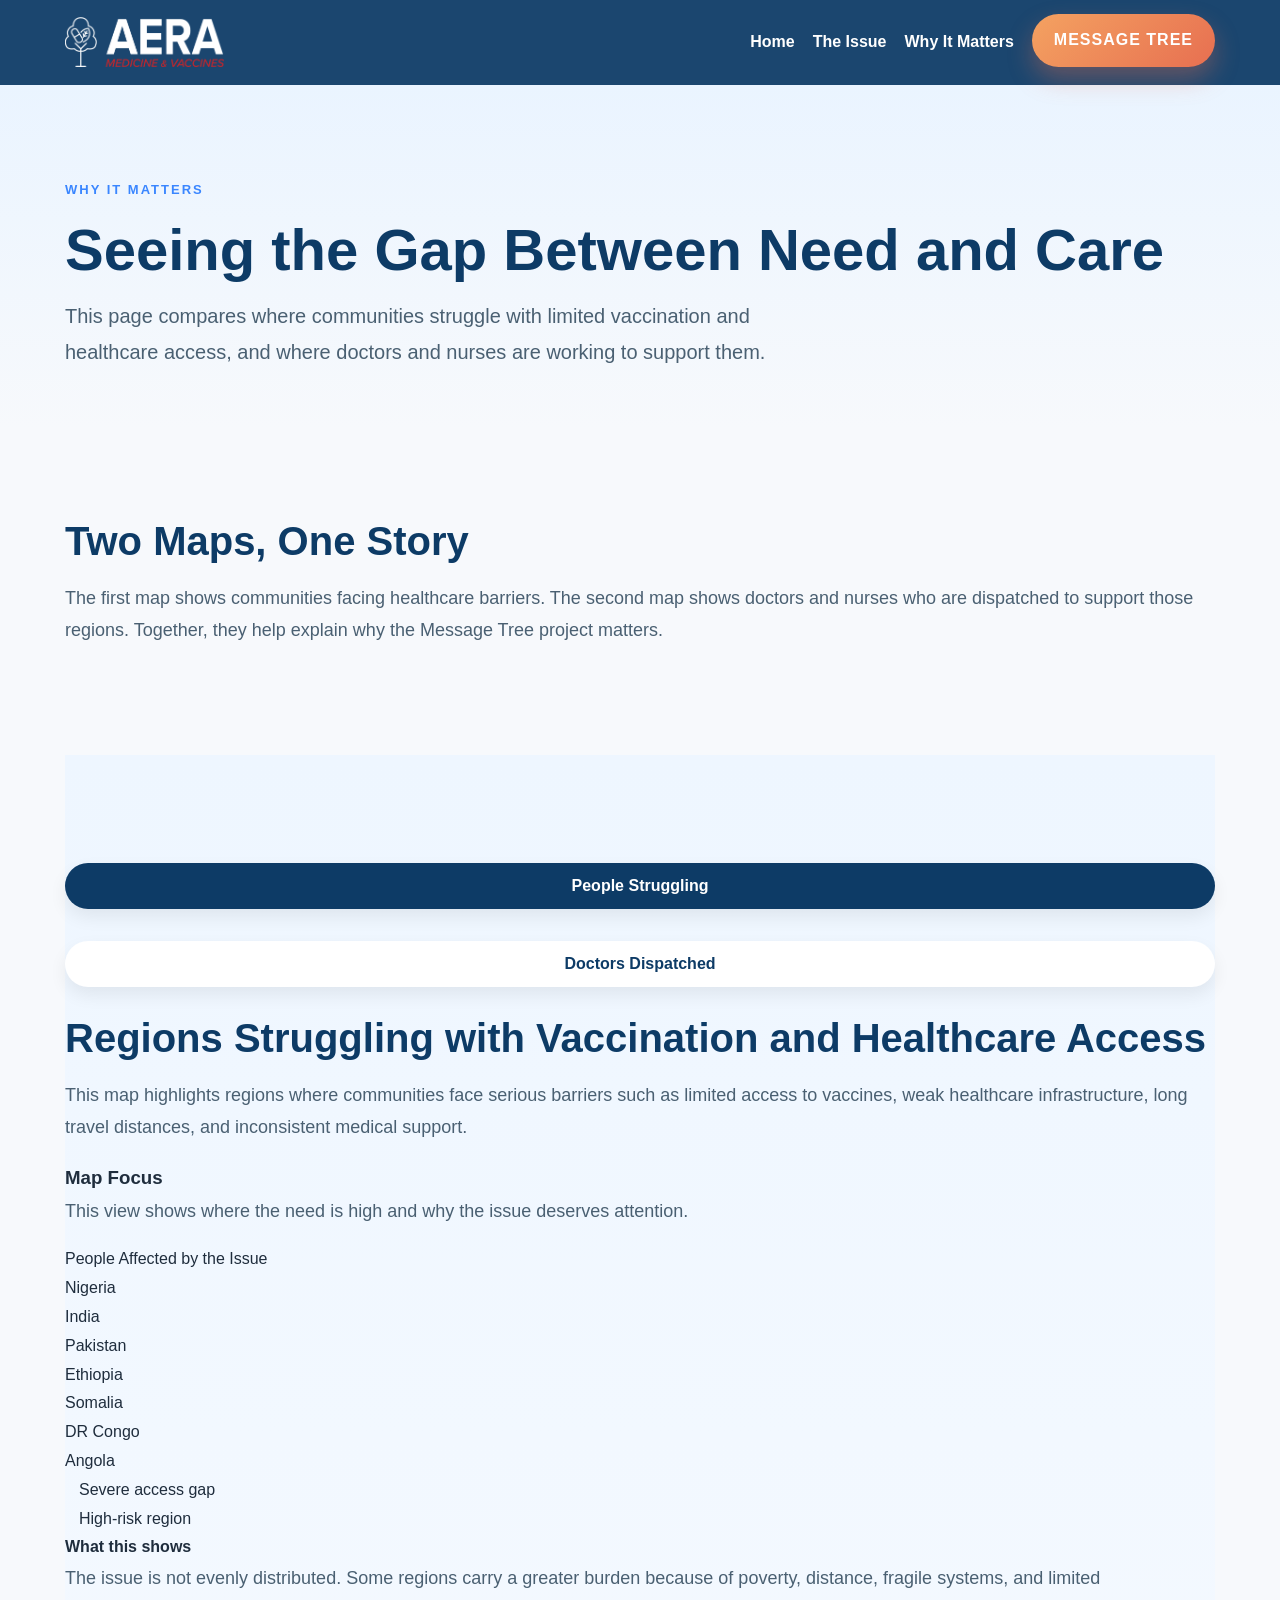
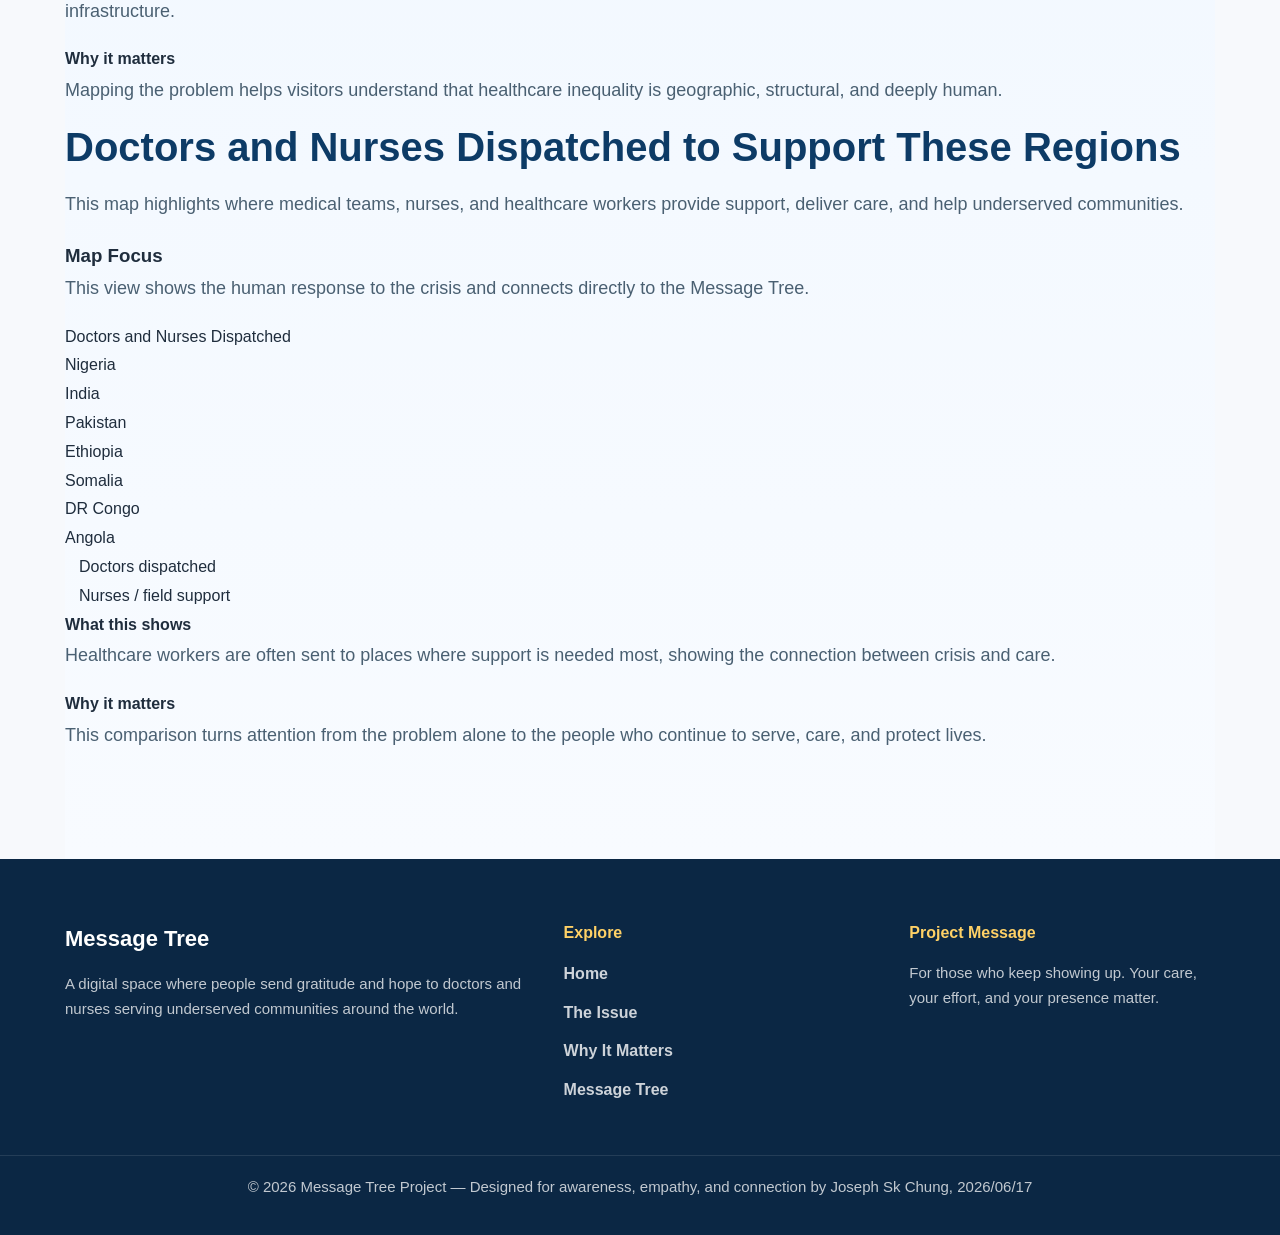
==== commit b7b7a7de: "Add files via upload" ====
--- a/comparison-map1.html
+++ b/comparison-map1.html
@@ -13,11 +13,11 @@
       <div class="logo">
         <img src="logo2.png" alt="logo" height="50" align="right">
       </div>
-
       <div class="nav-links">
         <a href="index.html">Home</a>
         <a href="issue.html">The Issue</a>
         <a href="why.html">Why It Matters</a>
+        <a class="menubold" href="message.html">MESSAGE TREE</a>
       </div>
     </div>
   </nav>
@@ -187,7 +187,7 @@
     </div>
 
     <div class="footer-bottom">
-      <p>© 2026 Message Tree Project — Designed for awareness, empathy, and connection.</p>
+      <p>© 2026 Message Tree Project — Designed for awareness, empathy, and connection by Joseph Sk Chung, 2026/06/17</p>
     </div>
   </footer>
 
--- a/style.css
+++ b/style.css
@@ -78,6 +78,68 @@
 /* normal menu hover */
 .nav-links a:hover {
   opacity: 0.8;
+}
+
+/* impact */
+.impact-section {
+  padding: 60px 20px;
+  background-color: #f9f9f9; /* Light neutral background */
+  font-family: sans-serif;
+  text-align: center;
+}
+
+.impact-container {
+  max-width: 1100px;
+  margin: 0 auto;
+}
+
+/* Goal text styling */
+.impact-goal h2 {
+  font-size: 24px;
+  color: #333;
+  margin-bottom: 40px;
+  font-weight: 600;
+}
+
+.impact-goal span {
+  color: #2ecc71; /* Highlight color for the goal number */
+  font-weight: bold;
+}
+
+/* Grid layout for the 5 items */
+.impact-grid {
+  display: grid;
+  grid-template-columns: repeat(auto-fit, minmax(180px, 1fr));
+  gap: 20px;
+}
+
+/* Individual card styling */
+.impact-card {
+  background: #ffffff;
+  padding: 30px 20px;
+  border-radius: 8px;
+  box-shadow: 0 4px 6px rgba(0, 0, 0, 0.05);
+  transition: transform 0.2s ease;
+}
+
+.impact-card:hover {
+  transform: translateY(-5px);
+}
+
+/* Big number styling */
+.counter {
+  font-size: 36px;
+  font-weight: bold;
+  color: #2c3e50;
+  margin-bottom: 10px;
+}
+
+/* Label styling */
+.label {
+  font-size: 14px;
+  color: #7f8c8d;
+  margin: 0;
+  line-height: 1.4;
 }
 
 /* POPPED OUT MENU */
